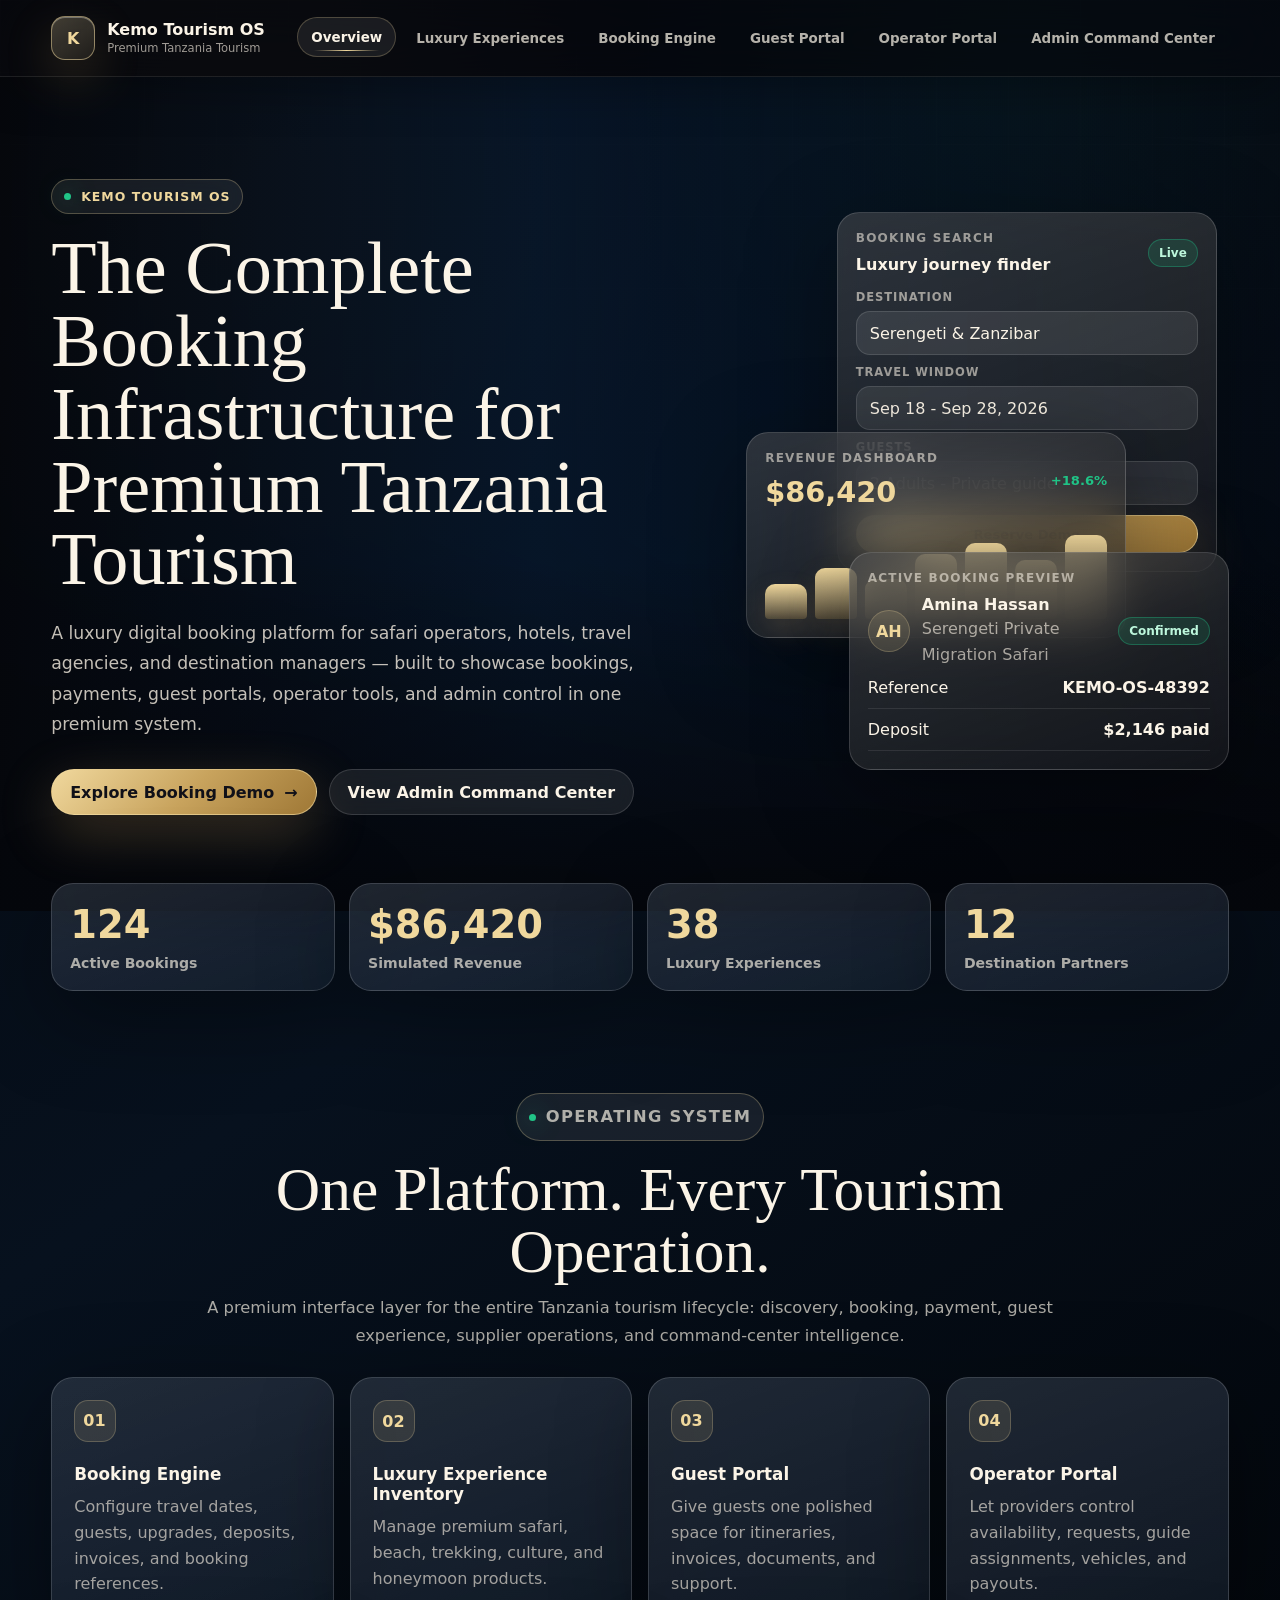
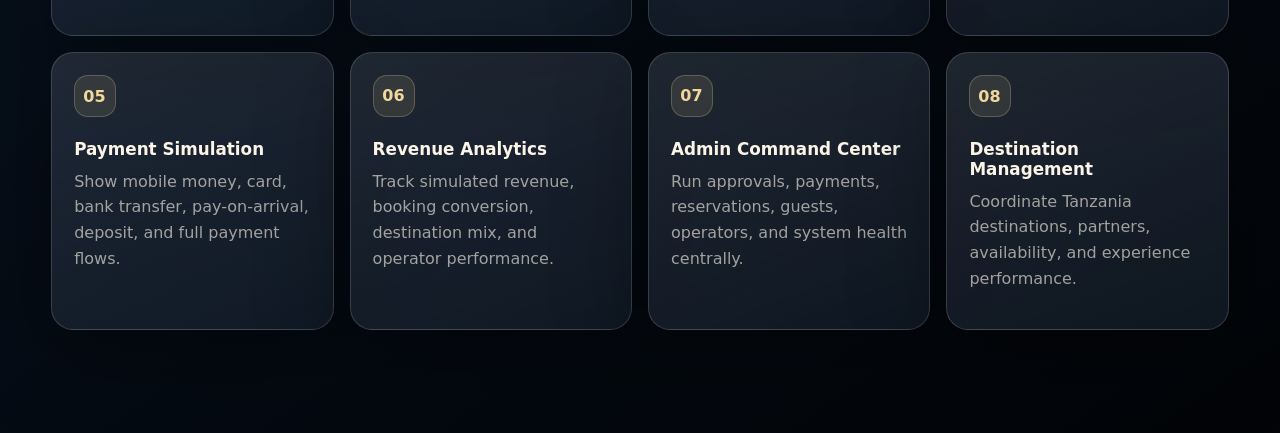
==== index.html @ 8f6f49e0 "Build Kemo Tourism OS luxury booking showcase" ====
<!doctype html>
<html lang="en">
  <head>
    <meta charset="UTF-8" />
    <meta name="viewport" content="width=device-width, initial-scale=1.0" />
    <meta
      name="description"
      content="Kemo Tourism OS - premium booking infrastructure for Tanzania tourism."
    />
    <title>Kemo Tourism OS</title>
    <link rel="preconnect" href="https://images.unsplash.com" />
    <link rel="stylesheet" href="./styles.css" />
  </head>
  <body>
    <div class="app-shell">
      <header class="topbar" id="topbar">
        <a class="brand" href="#overview" aria-label="Kemo Tourism OS overview">
          <span class="brand-mark">K</span>
          <span>
            <strong>Kemo Tourism OS</strong>
            <small>Premium Tanzania Tourism</small>
          </span>
        </a>
        <button class="menu-toggle" type="button" data-menu-toggle aria-label="Open navigation">
          <span></span>
          <span></span>
          <span></span>
        </button>
        <nav class="nav-links" id="navLinks" aria-label="Primary navigation"></nav>
      </header>

      <main id="app"></main>
      <div id="modalRoot"></div>
    </div>

    <script src="./app.js"></script>
  </body>
</html>
---- styles.css ----
:root {
  --obsidian: #05070c;
  --obsidian-2: #090d14;
  --navy: #07182d;
  --navy-2: #0d2745;
  --navy-3: #102f3a;
  --ivory: #fbf4e7;
  --ivory-muted: #d9cfbd;
  --gold: #c8a35d;
  --gold-2: #f0d89d;
  --gold-3: #8b6c31;
  --emerald: #21c487;
  --ruby: #ff776d;
  --sky: #88c7f8;
  --glass: rgba(255, 255, 255, 0.085);
  --glass-strong: rgba(255, 255, 255, 0.14);
  --glass-border: rgba(255, 255, 255, 0.16);
  --shadow-soft: 0 24px 90px rgba(0, 0, 0, 0.38);
  --shadow-gold: 0 18px 48px rgba(200, 163, 93, 0.22);
  --radius-xl: 28px;
  --radius-lg: 22px;
  --radius-md: 16px;
  --radius-sm: 12px;
  --page-pad: clamp(18px, 4vw, 64px);
  color-scheme: dark;
}

* {
  box-sizing: border-box;
}

html {
  scroll-behavior: smooth;
}

body {
  margin: 0;
  min-height: 100vh;
  background:
    radial-gradient(circle at 18% 10%, rgba(200, 163, 93, 0.12), transparent 28rem),
    radial-gradient(circle at 78% 4%, rgba(33, 196, 135, 0.08), transparent 24rem),
    linear-gradient(145deg, var(--obsidian), #07111e 44%, #020407);
  color: var(--ivory);
  font-family:
    Inter, ui-sans-serif, system-ui, -apple-system, BlinkMacSystemFont, "Segoe UI",
    sans-serif;
  letter-spacing: 0;
}

body::before {
  position: fixed;
  inset: 0;
  z-index: -2;
  pointer-events: none;
  content: "";
  background-image:
    linear-gradient(rgba(255, 255, 255, 0.025) 1px, transparent 1px),
    linear-gradient(90deg, rgba(255, 255, 255, 0.018) 1px, transparent 1px);
  background-size: 72px 72px;
  mask-image: linear-gradient(to bottom, rgba(0, 0, 0, 0.9), transparent 72%);
}

a {
  color: inherit;
  text-decoration: none;
}

button,
input,
select,
textarea {
  font: inherit;
}

button {
  cursor: pointer;
}

.app-shell {
  min-height: 100vh;
}

.topbar {
  position: sticky;
  top: 0;
  z-index: 50;
  display: flex;
  align-items: center;
  justify-content: space-between;
  gap: 18px;
  padding: 16px var(--page-pad);
  border-bottom: 1px solid rgba(255, 255, 255, 0.09);
  background: rgba(5, 7, 12, 0.7);
  box-shadow: 0 14px 44px rgba(0, 0, 0, 0.28);
  backdrop-filter: blur(24px);
}

.brand {
  display: inline-flex;
  align-items: center;
  gap: 12px;
  min-width: max-content;
}

.brand-mark {
  display: grid;
  width: 44px;
  height: 44px;
  place-items: center;
  border: 1px solid rgba(240, 216, 157, 0.52);
  border-radius: 14px;
  background:
    linear-gradient(145deg, rgba(240, 216, 157, 0.22), rgba(200, 163, 93, 0.08)),
    rgba(255, 255, 255, 0.04);
  box-shadow: inset 0 1px 0 rgba(255, 255, 255, 0.3), var(--shadow-gold);
  color: var(--gold-2);
  font-weight: 800;
}

.brand strong,
.brand small {
  display: block;
}

.brand strong {
  font-size: 1rem;
  line-height: 1.1;
}

.brand small {
  margin-top: 3px;
  color: rgba(251, 244, 231, 0.62);
  font-size: 0.72rem;
}

.nav-links {
  display: flex;
  align-items: center;
  justify-content: flex-end;
  gap: 6px;
  width: 100%;
}

.nav-link {
  position: relative;
  display: inline-flex;
  align-items: center;
  justify-content: center;
  min-height: 40px;
  padding: 0 13px;
  border: 1px solid transparent;
  border-radius: 999px;
  color: rgba(251, 244, 231, 0.72);
  font-size: 0.84rem;
  font-weight: 650;
  white-space: nowrap;
  transition:
    color 180ms ease,
    border-color 180ms ease,
    background 180ms ease,
    transform 180ms ease;
}

.nav-link:hover,
.nav-link.active {
  border-color: rgba(240, 216, 157, 0.24);
  background: rgba(255, 255, 255, 0.08);
  color: var(--ivory);
  transform: translateY(-1px);
}

.nav-link.active::after {
  position: absolute;
  right: 16px;
  bottom: 5px;
  left: 16px;
  height: 1px;
  content: "";
  background: linear-gradient(90deg, transparent, var(--gold-2), transparent);
}

.menu-toggle {
  display: none;
  width: 44px;
  height: 44px;
  flex: 0 0 auto;
  place-items: center;
  border: 1px solid rgba(255, 255, 255, 0.12);
  border-radius: 14px;
  background: rgba(255, 255, 255, 0.08);
}

.menu-toggle span {
  display: block;
  width: 18px;
  height: 2px;
  margin: 3px auto;
  border-radius: 999px;
  background: var(--ivory);
}

.page {
  min-height: calc(100vh - 78px);
  animation: pageRise 420ms ease both;
}

@keyframes pageRise {
  from {
    opacity: 0;
    transform: translateY(12px);
  }
  to {
    opacity: 1;
    transform: translateY(0);
  }
}

.hero {
  position: relative;
  isolation: isolate;
  overflow: hidden;
  min-height: clamp(720px, calc(100vh - 78px), 940px);
  padding: clamp(74px, 8vw, 124px) var(--page-pad) 96px;
  background-image:
    linear-gradient(90deg, rgba(5, 7, 12, 0.9) 0%, rgba(7, 24, 45, 0.76) 42%, rgba(5, 7, 12, 0.4) 100%),
    linear-gradient(0deg, rgba(5, 7, 12, 1), rgba(5, 7, 12, 0.05) 45%),
    var(--hero-image);
  background-position: center;
  background-size: cover;
}

.hero::after {
  position: absolute;
  inset: auto 0 0;
  z-index: -1;
  height: 42%;
  content: "";
  background: linear-gradient(180deg, transparent, rgba(5, 7, 12, 0.96));
}

.hero-grid {
  display: grid;
  grid-template-columns: minmax(0, 1.02fr) minmax(340px, 0.78fr);
  gap: clamp(32px, 5vw, 74px);
  width: min(1440px, 100%);
  margin: 0 auto;
}

.hero-copy {
  align-self: center;
}

.eyebrow {
  display: inline-flex;
  align-items: center;
  gap: 10px;
  margin: 0 0 18px;
  padding: 9px 12px;
  border: 1px solid rgba(240, 216, 157, 0.28);
  border-radius: 999px;
  background: rgba(255, 255, 255, 0.075);
  color: var(--gold-2);
  font-size: 0.78rem;
  font-weight: 760;
  letter-spacing: 0.08em;
  text-transform: uppercase;
  backdrop-filter: blur(16px);
}

.eyebrow::before {
  width: 7px;
  height: 7px;
  border-radius: 999px;
  content: "";
  background: var(--emerald);
  box-shadow: 0 0 24px rgba(33, 196, 135, 0.8);
}

h1,
h2,
h3,
p {
  margin-top: 0;
}

.hero h1 {
  max-width: 950px;
  margin-bottom: 22px;
  font-family: Georgia, "Times New Roman", serif;
  font-size: clamp(3.1rem, 5.8vw, 6rem);
  font-weight: 540;
  line-height: 0.98;
  letter-spacing: 0;
}

.hero-subtitle {
  max-width: 820px;
  margin-bottom: 30px;
  color: rgba(251, 244, 231, 0.78);
  font-size: clamp(1.03rem, 1.35vw, 1.28rem);
  line-height: 1.75;
}

.cta-row,
.button-row {
  display: flex;
  flex-wrap: wrap;
  gap: 12px;
}

.btn {
  display: inline-flex;
  align-items: center;
  justify-content: center;
  gap: 10px;
  min-height: 46px;
  padding: 0 18px;
  border: 1px solid transparent;
  border-radius: 999px;
  color: var(--ivory);
  font-weight: 780;
  transition:
    transform 180ms ease,
    box-shadow 180ms ease,
    border-color 180ms ease,
    background 180ms ease;
}

.btn:hover {
  transform: translateY(-2px);
}

.btn.primary {
  border-color: rgba(240, 216, 157, 0.62);
  background: linear-gradient(135deg, var(--gold-2), var(--gold) 52%, #9f7836);
  box-shadow: 0 18px 54px rgba(200, 163, 93, 0.28);
  color: #101018;
}

.btn.primary:hover {
  box-shadow: 0 24px 68px rgba(240, 216, 157, 0.33);
}

.btn.secondary,
.btn.ghost {
  border-color: rgba(255, 255, 255, 0.14);
  background: rgba(255, 255, 255, 0.08);
  backdrop-filter: blur(14px);
}

.btn.secondary:hover,
.btn.ghost:hover {
  border-color: rgba(240, 216, 157, 0.34);
  background: rgba(255, 255, 255, 0.13);
}

.btn.small {
  min-height: 38px;
  padding: 0 13px;
  font-size: 0.82rem;
}

.hero-panel {
  position: relative;
  align-self: center;
  min-height: 590px;
}

.floating-card {
  position: absolute;
  width: min(100%, 380px);
  border: 1px solid var(--glass-border);
  border-radius: var(--radius-lg);
  background:
    linear-gradient(160deg, rgba(255, 255, 255, 0.16), rgba(255, 255, 255, 0.055)),
    rgba(5, 7, 12, 0.5);
  box-shadow: var(--shadow-soft);
  backdrop-filter: blur(24px);
  transition:
    transform 220ms ease,
    border-color 220ms ease;
}

.floating-card:hover {
  border-color: rgba(240, 216, 157, 0.38);
  transform: translateY(-4px);
}

.floating-card.search-widget {
  top: 10px;
  right: 12px;
  padding: 18px;
}

.floating-card.revenue-preview {
  top: 230px;
  left: 0;
  padding: 18px;
}

.floating-card.active-booking {
  right: 0;
  bottom: 22px;
  padding: 18px;
}

.card-kicker {
  margin-bottom: 10px;
  color: rgba(251, 244, 231, 0.56);
  font-size: 0.75rem;
  font-weight: 750;
  letter-spacing: 0.1em;
  text-transform: uppercase;
}

.card-title-row,
.split-row {
  display: flex;
  align-items: center;
  justify-content: space-between;
  gap: 14px;
}

.search-widget .field-grid {
  display: grid;
  gap: 10px;
}

.mini-field,
.filter-field {
  display: grid;
  gap: 7px;
}

.mini-field span,
.filter-field > span,
.form-field > span {
  color: rgba(251, 244, 231, 0.58);
  font-size: 0.72rem;
  font-weight: 760;
  letter-spacing: 0.08em;
  text-transform: uppercase;
}

.input-shell,
input,
select,
textarea {
  width: 100%;
  border: 1px solid rgba(255, 255, 255, 0.12);
  border-radius: 14px;
  background: rgba(255, 255, 255, 0.085);
  color: var(--ivory);
  outline: none;
  transition:
    border-color 170ms ease,
    box-shadow 170ms ease,
    background 170ms ease;
}

.input-shell {
  display: flex;
  align-items: center;
  min-height: 44px;
  padding: 0 13px;
}

input,
select,
textarea {
  min-height: 46px;
  padding: 0 13px;
}

textarea {
  min-height: 112px;
  padding-top: 12px;
  resize: vertical;
}

select option {
  background: #09111d;
  color: var(--ivory);
}

input:focus,
select:focus,
textarea:focus {
  border-color: rgba(240, 216, 157, 0.55);
  background: rgba(255, 255, 255, 0.11);
  box-shadow: 0 0 0 4px rgba(200, 163, 93, 0.12);
}

.metric {
  font-size: 1.8rem;
  font-weight: 850;
}

.metric.gold {
  color: var(--gold-2);
}

.trend {
  color: var(--emerald);
  font-size: 0.82rem;
  font-weight: 780;
}

.bar-stack {
  display: flex;
  align-items: end;
  gap: 8px;
  height: 92px;
  margin-top: 18px;
}

.bar-stack span {
  flex: 1;
  min-width: 18px;
  border-radius: 10px 10px 4px 4px;
  background: linear-gradient(180deg, var(--gold-2), rgba(200, 163, 93, 0.3));
  box-shadow: 0 12px 28px rgba(200, 163, 93, 0.18);
}

.booking-person {
  display: grid;
  grid-template-columns: 42px 1fr auto;
  align-items: center;
  gap: 12px;
}

.avatar {
  display: grid;
  width: 42px;
  height: 42px;
  place-items: center;
  border: 1px solid rgba(240, 216, 157, 0.24);
  border-radius: 999px;
  background: rgba(240, 216, 157, 0.12);
  color: var(--gold-2);
  font-weight: 850;
}

.status-chip,
.pill,
.availability,
.level-badge {
  display: inline-flex;
  align-items: center;
  justify-content: center;
  min-height: 28px;
  padding: 0 10px;
  border: 1px solid rgba(255, 255, 255, 0.14);
  border-radius: 999px;
  background: rgba(255, 255, 255, 0.08);
  color: rgba(251, 244, 231, 0.86);
  font-size: 0.75rem;
  font-weight: 760;
  white-space: nowrap;
}

.status-chip.confirmed,
.status-chip.success,
.availability.open {
  border-color: rgba(33, 196, 135, 0.34);
  background: rgba(33, 196, 135, 0.14);
  color: #bdf7dc;
}

.status-chip.pending,
.availability.limited {
  border-color: rgba(240, 216, 157, 0.32);
  background: rgba(200, 163, 93, 0.14);
  color: var(--gold-2);
}

.status-chip.cancelled {
  border-color: rgba(255, 119, 109, 0.34);
  background: rgba(255, 119, 109, 0.13);
  color: #ffc5c0;
}

.hero-stat-strip {
  display: grid;
  grid-template-columns: repeat(4, minmax(150px, 1fr));
  gap: 14px;
  width: min(1440px, calc(100% - (var(--page-pad) * 2)));
  margin: -28px auto 0;
  position: relative;
  z-index: 4;
}

.stat-card,
.glass-card,
.module-card,
.experience-card,
.portal-card,
.dashboard-card {
  border: 1px solid var(--glass-border);
  border-radius: var(--radius-lg);
  background:
    linear-gradient(160deg, rgba(255, 255, 255, 0.105), rgba(255, 255, 255, 0.045)),
    rgba(7, 24, 45, 0.36);
  box-shadow: var(--shadow-soft);
  backdrop-filter: blur(22px);
}

.stat-card {
  padding: 18px;
}

.stat-card strong {
  display: block;
  margin-bottom: 6px;
  color: var(--gold-2);
  font-size: clamp(1.55rem, 3vw, 2.4rem);
}

.stat-card span {
  color: rgba(251, 244, 231, 0.66);
  font-size: 0.88rem;
  font-weight: 650;
}

.section {
  width: min(1440px, calc(100% - (var(--page-pad) * 2)));
  margin: 0 auto;
  padding: clamp(66px, 8vw, 108px) 0;
}

.section.compact {
  padding-top: 44px;
}

.section-header {
  display: flex;
  align-items: end;
  justify-content: space-between;
  gap: 30px;
  margin-bottom: 28px;
}

.section-header.center {
  display: block;
  max-width: 880px;
  margin-inline: auto;
  text-align: center;
}

.section-header h2,
.page-title h1,
.details-title h1 {
  margin-bottom: 12px;
  font-family: Georgia, "Times New Roman", serif;
  font-weight: 540;
  line-height: 1;
  letter-spacing: 0;
}

.section-header h2 {
  font-size: clamp(2.2rem, 4.8vw, 4.9rem);
}

.page-title h1,
.details-title h1 {
  font-size: clamp(2.7rem, 5.8vw, 6rem);
}

.section-header p,
.page-title p,
.details-title p {
  max-width: 860px;
  color: rgba(251, 244, 231, 0.68);
  font-size: 1.02rem;
  line-height: 1.7;
}

.module-grid {
  display: grid;
  grid-template-columns: repeat(4, minmax(0, 1fr));
  gap: 16px;
}

.module-card {
  min-height: 190px;
  padding: 22px;
  transition:
    transform 180ms ease,
    border-color 180ms ease,
    background 180ms ease;
}

.module-card:hover,
.experience-card:hover,
.portal-card:hover,
.dashboard-card:hover {
  border-color: rgba(240, 216, 157, 0.28);
  background:
    linear-gradient(160deg, rgba(255, 255, 255, 0.13), rgba(255, 255, 255, 0.055)),
    rgba(7, 24, 45, 0.46);
  transform: translateY(-4px);
}

.module-icon {
  display: grid;
  width: 42px;
  height: 42px;
  margin-bottom: 22px;
  place-items: center;
  border: 1px solid rgba(240, 216, 157, 0.24);
  border-radius: 14px;
  background: rgba(240, 216, 157, 0.11);
  color: var(--gold-2);
  font-weight: 900;
}

.module-card h3,
.portal-card h3,
.dashboard-card h3 {
  margin-bottom: 10px;
  font-size: 1.05rem;
}

.module-card p,
.portal-card p,
.dashboard-card p,
.muted {
  color: rgba(251, 244, 231, 0.62);
  line-height: 1.6;
}

.page-hero {
  padding: clamp(68px, 8vw, 118px) var(--page-pad) 42px;
  background:
    linear-gradient(180deg, rgba(7, 24, 45, 0.76), rgba(5, 7, 12, 0.16)),
    radial-gradient(circle at 88% 0%, rgba(200, 163, 93, 0.14), transparent 28rem);
}

.page-title {
  width: min(1440px, 100%);
  margin: 0 auto;
}

.filter-bar {
  display: grid;
  grid-template-columns: 1.4fr repeat(6, minmax(126px, 1fr)) minmax(150px, 1fr);
  gap: 12px;
  padding: 16px;
  border: 1px solid rgba(255, 255, 255, 0.12);
  border-radius: var(--radius-lg);
  background: rgba(255, 255, 255, 0.07);
  box-shadow: var(--shadow-soft);
  backdrop-filter: blur(20px);
}

.experience-grid {
  display: grid;
  grid-template-columns: repeat(3, minmax(0, 1fr));
  gap: 18px;
  margin-top: 22px;
}

.experience-card {
  overflow: hidden;
  transition:
    transform 180ms ease,
    border-color 180ms ease,
    background 180ms ease;
}

.experience-media {
  position: relative;
  min-height: 255px;
  overflow: hidden;
}

.experience-media img,
.gallery-main img,
.gallery-thumb img,
.saved-card img {
  width: 100%;
  height: 100%;
  object-fit: cover;
  display: block;
}

.experience-media img {
  position: absolute;
  inset: 0;
  transition: transform 420ms ease;
}

.experience-card:hover .experience-media img {
  transform: scale(1.045);
}

.experience-media::after,
.gallery-main::after {
  position: absolute;
  inset: 0;
  content: "";
  background: linear-gradient(180deg, transparent 42%, rgba(5, 7, 12, 0.84));
}

.wishlist {
  position: absolute;
  top: 14px;
  right: 14px;
  z-index: 2;
  display: grid;
  width: 42px;
  height: 42px;
  place-items: center;
  border: 1px solid rgba(255, 255, 255, 0.18);
  border-radius: 999px;
  background: rgba(5, 7, 12, 0.48);
  color: var(--ivory);
  font-size: 1.18rem;
  backdrop-filter: blur(16px);
}

.media-badges {
  position: absolute;
  right: 14px;
  bottom: 14px;
  left: 14px;
  z-index: 2;
  display: flex;
  flex-wrap: wrap;
  gap: 7px;
}

.experience-body {
  padding: 20px;
}

.experience-meta {
  display: flex;
  flex-wrap: wrap;
  gap: 8px;
  margin-bottom: 14px;
}

.experience-body h3 {
  margin-bottom: 10px;
  font-family: Georgia, "Times New Roman", serif;
  font-size: 1.55rem;
  font-weight: 540;
  line-height: 1.1;
}

.rating-row {
  display: flex;
  flex-wrap: wrap;
  align-items: center;
  justify-content: space-between;
  gap: 12px;
  margin: 18px 0;
}

.rating {
  color: var(--gold-2);
  font-weight: 800;
}

.price {
  font-size: 1.35rem;
  font-weight: 850;
}

.price small {
  color: rgba(251, 244, 231, 0.55);
  font-size: 0.76rem;
  font-weight: 650;
}

.empty-state {
  grid-column: 1 / -1;
  padding: 34px;
  border: 1px solid rgba(255, 255, 255, 0.12);
  border-radius: var(--radius-lg);
  background: rgba(255, 255, 255, 0.07);
  text-align: center;
}

.details-hero {
  position: relative;
  padding: 48px var(--page-pad) 22px;
}

.details-shell {
  display: grid;
  grid-template-columns: minmax(0, 1fr) minmax(330px, 420px);
  gap: 22px;
  width: min(1440px, 100%);
  margin: 0 auto;
}

.gallery {
  display: grid;
  grid-template-columns: 1.4fr 0.6fr;
  gap: 12px;
  min-height: 520px;
}

.gallery-main,
.gallery-thumb {
  position: relative;
  overflow: hidden;
  border: 1px solid rgba(255, 255, 255, 0.13);
  border-radius: var(--radius-xl);
  background: rgba(255, 255, 255, 0.06);
}

.gallery-thumb-grid {
  display: grid;
  gap: 12px;
}

.details-title {
  width: min(1440px, 100%);
  margin: 0 auto 26px;
}

.details-title .meta-line {
  display: flex;
  flex-wrap: wrap;
  gap: 10px;
  margin-top: 16px;
}

.details-content {
  display: grid;
  grid-template-columns: minmax(0, 1fr) minmax(330px, 420px);
  gap: 22px;
  width: min(1440px, calc(100% - (var(--page-pad) * 2)));
  margin: 0 auto;
  padding: 36px 0 96px;
}

.content-stack {
  display: grid;
  gap: 18px;
}

.glass-card,
.portal-card,
.dashboard-card {
  padding: 22px;
  transition:
    transform 180ms ease,
    border-color 180ms ease,
    background 180ms ease;
}

.highlight-grid,
.included-grid,
.portal-grid,
.admin-grid,
.operator-grid {
  display: grid;
  gap: 16px;
}

.highlight-grid {
  grid-template-columns: repeat(3, minmax(0, 1fr));
}

.mini-panel {
  padding: 16px;
  border: 1px solid rgba(255, 255, 255, 0.1);
  border-radius: 16px;
  background: rgba(255, 255, 255, 0.055);
}

.mini-panel strong {
  display: block;
  margin-bottom: 7px;
}

.itinerary {
  display: grid;
  gap: 12px;
}

.itinerary-item {
  display: grid;
  grid-template-columns: 58px 1fr;
  gap: 14px;
}

.day-badge {
  display: grid;
  width: 52px;
  height: 52px;
  place-items: center;
  border: 1px solid rgba(240, 216, 157, 0.25);
  border-radius: 16px;
  background: rgba(240, 216, 157, 0.11);
  color: var(--gold-2);
  font-weight: 850;
}

.guide-card {
  display: grid;
  grid-template-columns: 92px 1fr;
  gap: 16px;
  align-items: center;
}

.guide-photo {
  width: 92px;
  height: 92px;
  border: 1px solid rgba(240, 216, 157, 0.25);
  border-radius: 22px;
  background:
    linear-gradient(160deg, rgba(240, 216, 157, 0.22), rgba(33, 196, 135, 0.11)),
    rgba(255, 255, 255, 0.05);
  display: grid;
  place-items: center;
  color: var(--gold-2);
  font-size: 1.6rem;
  font-weight: 860;
}

.service-list {
  display: grid;
  grid-template-columns: repeat(2, minmax(0, 1fr));
  gap: 10px;
  padding: 0;
  margin: 0;
  list-style: none;
}

.service-list li {
  padding: 12px 13px;
  border: 1px solid rgba(255, 255, 255, 0.1);
  border-radius: 14px;
  background: rgba(255, 255, 255, 0.055);
}

.reservation-card {
  position: sticky;
  top: 96px;
  align-self: start;
  padding: 24px;
  border: 1px solid rgba(240, 216, 157, 0.23);
  border-radius: var(--radius-xl);
  background:
    linear-gradient(165deg, rgba(240, 216, 157, 0.15), rgba(255, 255, 255, 0.055)),
    rgba(5, 7, 12, 0.76);
  box-shadow: var(--shadow-soft), var(--shadow-gold);
  backdrop-filter: blur(26px);
}

.reservation-card h3 {
  margin-bottom: 6px;
  font-size: 1.05rem;
}

.reservation-price {
  margin: 8px 0;
  color: var(--gold-2);
  font-size: 2.2rem;
  font-weight: 880;
}

.calendar-grid {
  display: grid;
  grid-template-columns: repeat(7, 1fr);
  gap: 7px;
  margin-top: 14px;
}

.date-cell {
  display: grid;
  min-height: 42px;
  place-items: center;
  border: 1px solid rgba(255, 255, 255, 0.1);
  border-radius: 12px;
  background: rgba(255, 255, 255, 0.06);
  color: rgba(251, 244, 231, 0.7);
  font-size: 0.82rem;
}

.date-cell.hot {
  border-color: rgba(240, 216, 157, 0.32);
  background: rgba(200, 163, 93, 0.14);
  color: var(--gold-2);
}

.date-cell.open {
  border-color: rgba(33, 196, 135, 0.3);
  background: rgba(33, 196, 135, 0.12);
  color: #bcf8dd;
}

.booking-layout {
  display: grid;
  grid-template-columns: minmax(0, 1fr) minmax(330px, 430px);
  gap: 22px;
  width: min(1440px, calc(100% - (var(--page-pad) * 2)));
  margin: 0 auto;
  padding: 36px 0 96px;
}

.stepper {
  display: grid;
  grid-template-columns: repeat(5, 1fr);
  gap: 8px;
  margin-bottom: 18px;
}

.step-button {
  display: grid;
  gap: 4px;
  min-height: 68px;
  padding: 12px;
  border: 1px solid rgba(255, 255, 255, 0.11);
  border-radius: 16px;
  background: rgba(255, 255, 255, 0.06);
  color: rgba(251, 244, 231, 0.66);
  text-align: left;
  transition:
    border-color 170ms ease,
    background 170ms ease,
    transform 170ms ease;
}

.step-button:hover,
.step-button.active {
  border-color: rgba(240, 216, 157, 0.32);
  background: rgba(200, 163, 93, 0.12);
  color: var(--ivory);
  transform: translateY(-2px);
}

.step-button small {
  color: var(--gold-2);
  font-weight: 850;
}

.form-grid {
  display: grid;
  grid-template-columns: repeat(2, minmax(0, 1fr));
  gap: 14px;
}

.form-field.full {
  grid-column: 1 / -1;
}

.form-field {
  display: grid;
  gap: 8px;
}

.payment-grid {
  display: grid;
  grid-template-columns: repeat(2, minmax(0, 1fr));
  gap: 12px;
}

.payment-card {
  display: grid;
  min-height: 118px;
  gap: 8px;
  padding: 16px;
  border: 1px solid rgba(255, 255, 255, 0.12);
  border-radius: 18px;
  background: rgba(255, 255, 255, 0.06);
  color: var(--ivory);
  text-align: left;
  transition:
    border-color 170ms ease,
    background 170ms ease,
    transform 170ms ease;
}

.payment-card:hover,
.payment-card.selected {
  border-color: rgba(240, 216, 157, 0.38);
  background: rgba(200, 163, 93, 0.13);
  transform: translateY(-2px);
}

.summary-card {
  position: sticky;
  top: 96px;
  align-self: start;
}

.summary-line {
  display: flex;
  justify-content: space-between;
  gap: 16px;
  padding: 11px 0;
  border-bottom: 1px solid rgba(255, 255, 255, 0.09);
}

.summary-line.total {
  margin-top: 4px;
  border-bottom: 0;
  color: var(--gold-2);
  font-size: 1.35rem;
  font-weight: 880;
}

.confirmation-card {
  display: grid;
  gap: 18px;
  padding: 26px;
  border: 1px solid rgba(33, 196, 135, 0.3);
  border-radius: var(--radius-lg);
  background: rgba(33, 196, 135, 0.1);
}

.reference-box {
  display: flex;
  align-items: center;
  justify-content: space-between;
  gap: 16px;
  padding: 16px;
  border: 1px dashed rgba(240, 216, 157, 0.38);
  border-radius: 16px;
  background: rgba(5, 7, 12, 0.32);
}

.portal-grid {
  grid-template-columns: 1.1fr 1fr 1fr;
}

.portal-grid.wide {
  grid-template-columns: 1.2fr 0.8fr;
}

.profile-card {
  display: grid;
  grid-template-columns: 72px 1fr;
  gap: 16px;
  align-items: center;
}

.avatar.large {
  width: 72px;
  height: 72px;
  border-radius: 24px;
  font-size: 1.35rem;
}

.timeline {
  display: grid;
  gap: 12px;
}

.timeline-item {
  display: grid;
  grid-template-columns: 22px 1fr;
  gap: 12px;
}

.timeline-dot {
  width: 12px;
  height: 12px;
  margin-top: 6px;
  border-radius: 999px;
  background: var(--gold-2);
  box-shadow: 0 0 22px rgba(240, 216, 157, 0.48);
}

.table-wrap {
  overflow-x: auto;
  border: 1px solid rgba(255, 255, 255, 0.09);
  border-radius: 18px;
}

table {
  width: 100%;
  border-collapse: collapse;
  min-width: 720px;
}

th,
td {
  padding: 14px 15px;
  border-bottom: 1px solid rgba(255, 255, 255, 0.08);
  text-align: left;
  vertical-align: middle;
}

th {
  color: rgba(251, 244, 231, 0.56);
  font-size: 0.72rem;
  font-weight: 800;
  letter-spacing: 0.08em;
  text-transform: uppercase;
}

td {
  color: rgba(251, 244, 231, 0.82);
}

tr:last-child td {
  border-bottom: 0;
}

.saved-grid {
  display: grid;
  grid-template-columns: repeat(3, minmax(0, 1fr));
  gap: 12px;
}

.saved-card {
  overflow: hidden;
  border: 1px solid rgba(255, 255, 255, 0.1);
  border-radius: 16px;
  background: rgba(255, 255, 255, 0.055);
}

.saved-card img {
  height: 112px;
}

.saved-card div {
  padding: 12px;
}

.operator-grid {
  grid-template-columns: 1fr 1fr;
}

.admin-grid {
  grid-template-columns: 1.2fr 0.8fr;
}

.admin-grid.three,
.operator-grid.three {
  grid-template-columns: repeat(3, minmax(0, 1fr));
}

.admin-stat-grid {
  display: grid;
  grid-template-columns: repeat(5, minmax(0, 1fr));
  gap: 14px;
  width: min(1440px, calc(100% - (var(--page-pad) * 2)));
  margin: 0 auto;
  padding-top: 12px;
}

.pipeline {
  display: grid;
  gap: 12px;
}

.pipeline-row {
  display: grid;
  grid-template-columns: 135px 1fr 54px;
  gap: 12px;
  align-items: center;
}

.progress-track {
  height: 10px;
  overflow: hidden;
  border-radius: 999px;
  background: rgba(255, 255, 255, 0.09);
}

.progress-track span {
  display: block;
  height: 100%;
  border-radius: inherit;
  background: linear-gradient(90deg, var(--gold), var(--emerald));
}

.revenue-chart {
  display: flex;
  align-items: end;
  gap: 11px;
  height: 240px;
  padding-top: 18px;
}

.revenue-column {
  position: relative;
  flex: 1;
  min-width: 24px;
  border-radius: 16px 16px 6px 6px;
  background:
    linear-gradient(180deg, rgba(240, 216, 157, 0.95), rgba(200, 163, 93, 0.34)),
    rgba(255, 255, 255, 0.05);
}

.revenue-column span {
  position: absolute;
  right: 0;
  bottom: -28px;
  left: 0;
  color: rgba(251, 244, 231, 0.52);
  font-size: 0.74rem;
  text-align: center;
}

.compact-list {
  display: grid;
  gap: 10px;
  padding: 0;
  margin: 0;
  list-style: none;
}

.compact-list li {
  display: flex;
  align-items: center;
  justify-content: space-between;
  gap: 16px;
  padding: 12px;
  border: 1px solid rgba(255, 255, 255, 0.09);
  border-radius: 14px;
  background: rgba(255, 255, 255, 0.05);
}

.health-grid {
  display: grid;
  grid-template-columns: repeat(4, minmax(0, 1fr));
  gap: 12px;
}

.health-item {
  padding: 15px;
  border: 1px solid rgba(33, 196, 135, 0.2);
  border-radius: 15px;
  background: rgba(33, 196, 135, 0.08);
}

.modal-backdrop {
  position: fixed;
  inset: 0;
  z-index: 100;
  display: grid;
  place-items: center;
  padding: 22px;
  background: rgba(0, 0, 0, 0.62);
  backdrop-filter: blur(18px);
}

.modal {
  width: min(520px, 100%);
  border: 1px solid rgba(240, 216, 157, 0.25);
  border-radius: var(--radius-xl);
  background:
    linear-gradient(160deg, rgba(255, 255, 255, 0.11), rgba(255, 255, 255, 0.045)),
    #07111e;
  box-shadow: var(--shadow-soft);
  padding: 24px;
}

.modal h3 {
  margin-bottom: 9px;
  font-size: 1.45rem;
}

.modal-actions {
  display: flex;
  justify-content: flex-end;
  gap: 10px;
  margin-top: 22px;
}

.mobile-only {
  display: none;
}

@media (max-width: 1180px) {
  .hero-grid,
  .details-shell,
  .details-content,
  .booking-layout,
  .admin-grid,
  .operator-grid,
  .portal-grid,
  .portal-grid.wide {
    grid-template-columns: 1fr;
  }

  .hero-panel {
    min-height: 520px;
  }

  .module-grid,
  .experience-grid {
    grid-template-columns: repeat(2, minmax(0, 1fr));
  }

  .filter-bar {
    grid-template-columns: repeat(3, minmax(0, 1fr));
  }

  .admin-stat-grid,
  .hero-stat-strip {
    grid-template-columns: repeat(2, minmax(0, 1fr));
  }

  .reservation-card,
  .summary-card {
    position: static;
  }
}

@media (max-width: 900px) {
  .topbar {
    align-items: flex-start;
  }

  .menu-toggle {
    display: grid;
  }

  .nav-links {
    position: absolute;
    top: 72px;
    right: var(--page-pad);
    left: var(--page-pad);
    display: none;
    flex-direction: column;
    align-items: stretch;
    padding: 12px;
    border: 1px solid rgba(255, 255, 255, 0.12);
    border-radius: 18px;
    background: rgba(5, 7, 12, 0.92);
    box-shadow: var(--shadow-soft);
  }

  .topbar.nav-open .nav-links {
    display: flex;
  }

  .nav-link {
    justify-content: flex-start;
  }

  .hero {
    min-height: auto;
  }

  .hero h1 {
    font-size: clamp(2.9rem, 12vw, 4.2rem);
  }

  .hero-panel {
    min-height: auto;
  }

  .floating-card {
    position: relative;
    inset: auto;
    width: 100%;
    margin-bottom: 14px;
  }

  .floating-card:hover {
    transform: none;
  }

  .floating-card.search-widget,
  .floating-card.revenue-preview,
  .floating-card.active-booking {
    top: auto;
    right: auto;
    bottom: auto;
    left: auto;
  }

  .hero-stat-strip {
    margin-top: 18px;
  }

  .stepper {
    grid-template-columns: 1fr;
  }

  .gallery {
    grid-template-columns: 1fr;
    min-height: auto;
  }

  .gallery-main {
    min-height: 430px;
  }

  .gallery-thumb-grid {
    grid-template-columns: repeat(2, 1fr);
  }

  .gallery-thumb {
    min-height: 190px;
  }
}

@media (max-width: 680px) {
  .module-grid,
  .experience-grid,
  .filter-bar,
  .highlight-grid,
  .included-grid,
  .service-list,
  .form-grid,
  .payment-grid,
  .saved-grid,
  .admin-grid.three,
  .operator-grid.three,
  .health-grid {
    grid-template-columns: 1fr;
  }

  .admin-stat-grid,
  .hero-stat-strip {
    grid-template-columns: 1fr;
  }

  .page-title h1,
  .details-title h1 {
    font-size: clamp(2.45rem, 13vw, 3.4rem);
  }

  .section-header {
    display: block;
  }

  .btn {
    width: 100%;
  }

  .card-title-row,
  .split-row,
  .reference-box,
  .compact-list li,
  .pipeline-row {
    align-items: flex-start;
    flex-direction: column;
  }

  .pipeline-row {
    display: grid;
    grid-template-columns: 1fr;
  }

  .booking-person {
    grid-template-columns: 42px 1fr;
  }

  .booking-person .status-chip {
    grid-column: 1 / -1;
    width: max-content;
  }
}
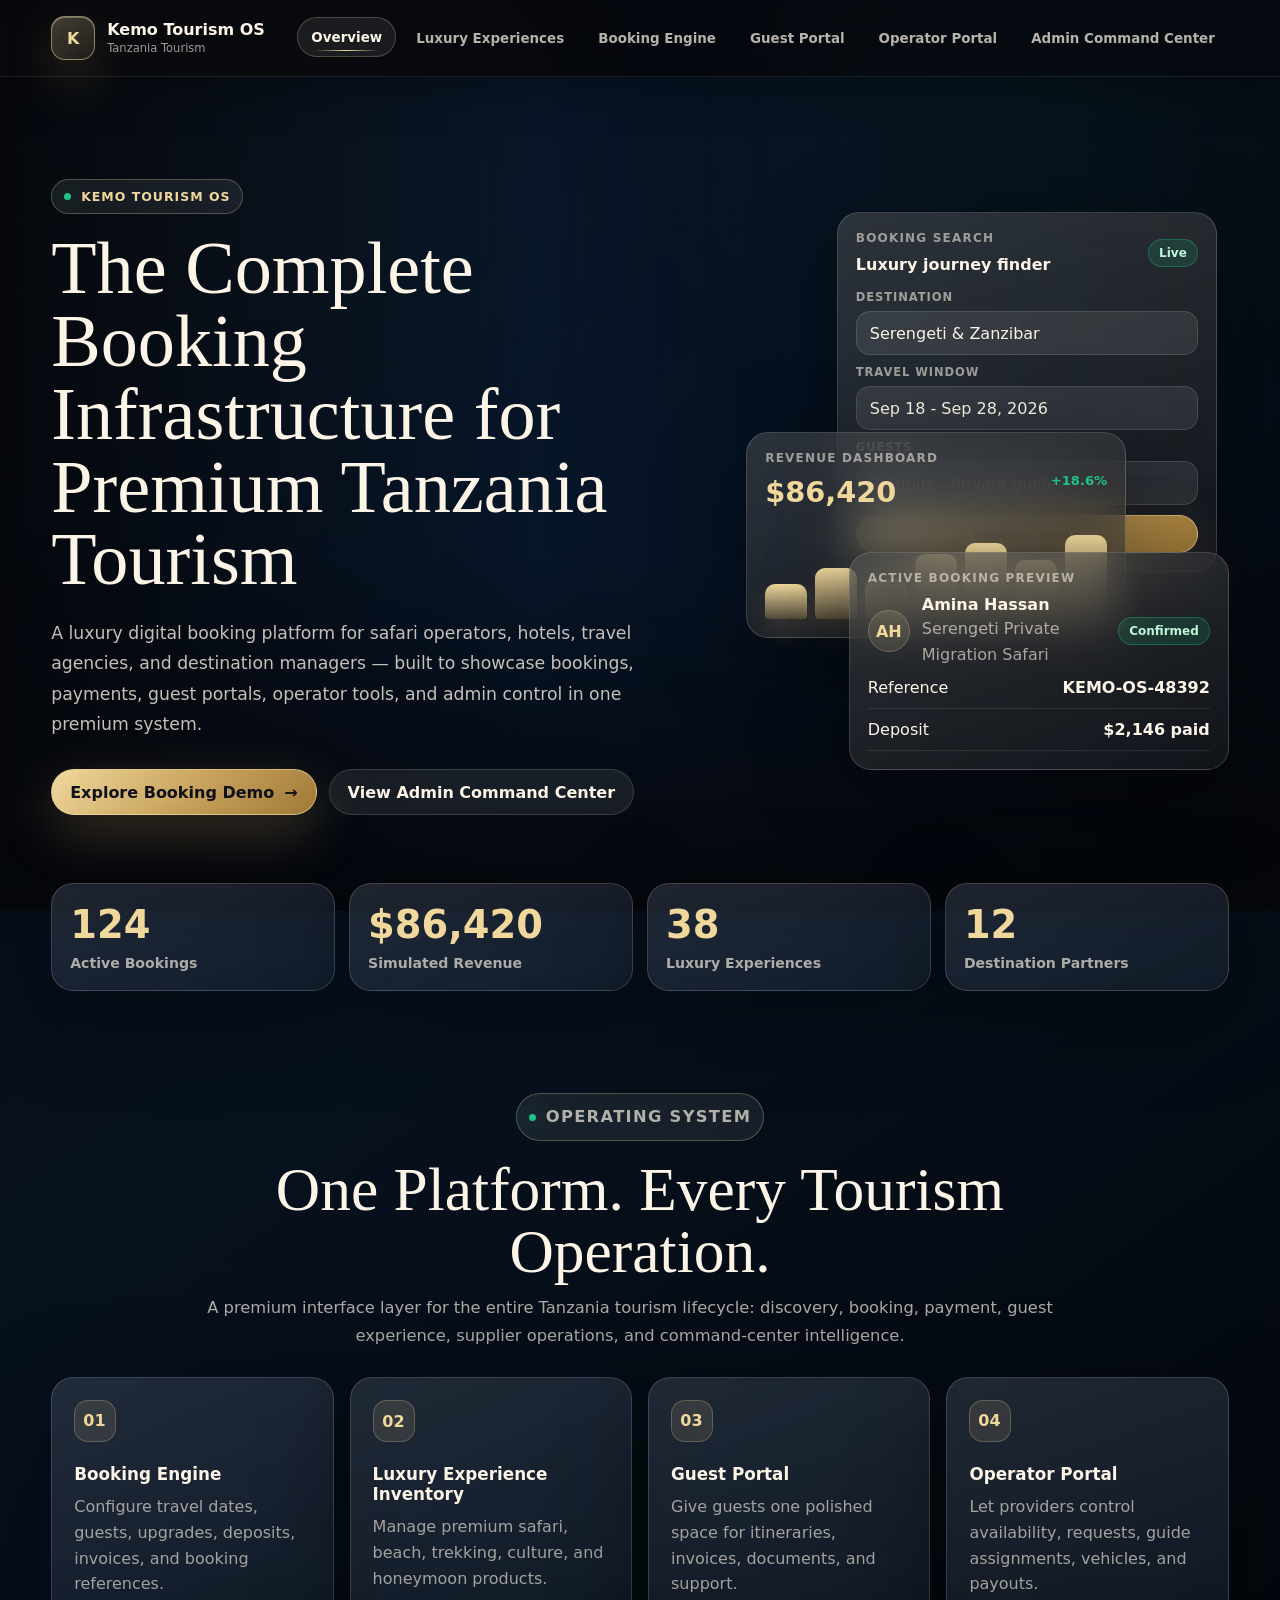
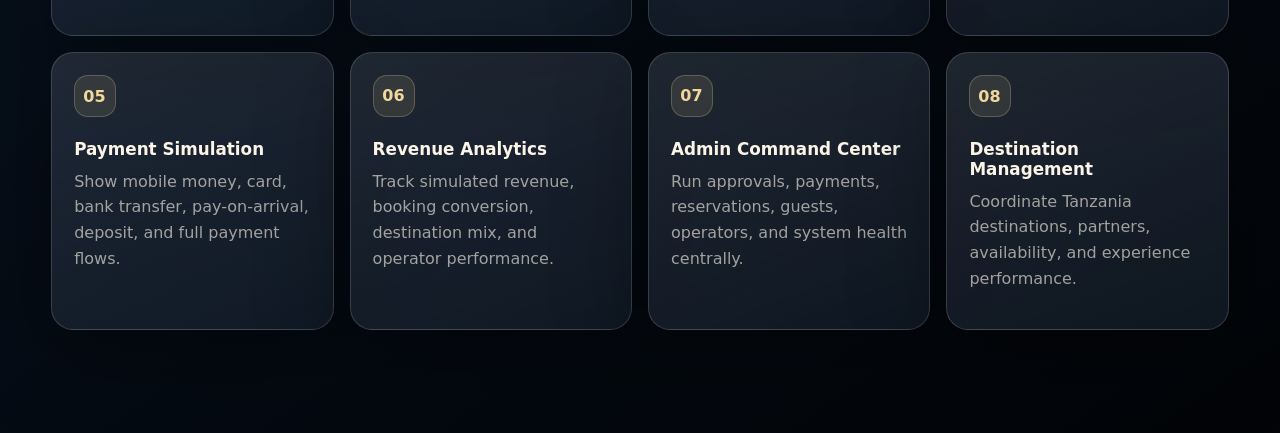
==== commit 982265a9: "new commit" ====
--- a/index.html
+++ b/index.html
@@ -1,38 +1,38 @@
 <!doctype html>
 <html lang="en">
-  <head>
-    <meta charset="UTF-8" />
-    <meta name="viewport" content="width=device-width, initial-scale=1.0" />
-    <meta
-      name="description"
-      content="Kemo Tourism OS - premium booking infrastructure for Tanzania tourism."
-    />
-    <title>Kemo Tourism OS</title>
-    <link rel="preconnect" href="https://images.unsplash.com" />
-    <link rel="stylesheet" href="./styles.css" />
-  </head>
-  <body>
-    <div class="app-shell">
-      <header class="topbar" id="topbar">
-        <a class="brand" href="#overview" aria-label="Kemo Tourism OS overview">
-          <span class="brand-mark">K</span>
-          <span>
-            <strong>Kemo Tourism OS</strong>
-            <small>Premium Tanzania Tourism</small>
-          </span>
-        </a>
-        <button class="menu-toggle" type="button" data-menu-toggle aria-label="Open navigation">
-          <span></span>
-          <span></span>
-          <span></span>
-        </button>
-        <nav class="nav-links" id="navLinks" aria-label="Primary navigation"></nav>
-      </header>
 
-      <main id="app"></main>
-      <div id="modalRoot"></div>
-    </div>
+<head>
+  <meta charset="UTF-8" />
+  <meta name="viewport" content="width=device-width, initial-scale=1.0" />
+  <meta name="description" content="Kemo Tourism OS - premium booking infrastructure for Tanzania tourism." />
+  <title>Kemo Tourism OS</title>
+  <link rel="preconnect" href="https://images.unsplash.com" />
+  <link rel="stylesheet" href="./styles.css" />
+</head>
 
-    <script src="./app.js"></script>
-  </body>
-</html>
+<body>
+  <div class="app-shell">
+    <header class="topbar" id="topbar">
+      <a class="brand" href="#overview" aria-label="Kemo Tourism OS overview">
+        <span class="brand-mark">K</span>
+        <span>
+          <strong>Kemo Tourism OS</strong>
+          <small>Tanzania Tourism</small>
+        </span>
+      </a>
+      <button class="menu-toggle" type="button" data-menu-toggle aria-label="Open navigation">
+        <span></span>
+        <span></span>
+        <span></span>
+      </button>
+      <nav class="nav-links" id="navLinks" aria-label="Primary navigation"></nav>
+    </header>
+
+    <main id="app"></main>
+    <div id="modalRoot"></div>
+  </div>
+
+  <script src="./app.js"></script>
+</body>
+
+</html>
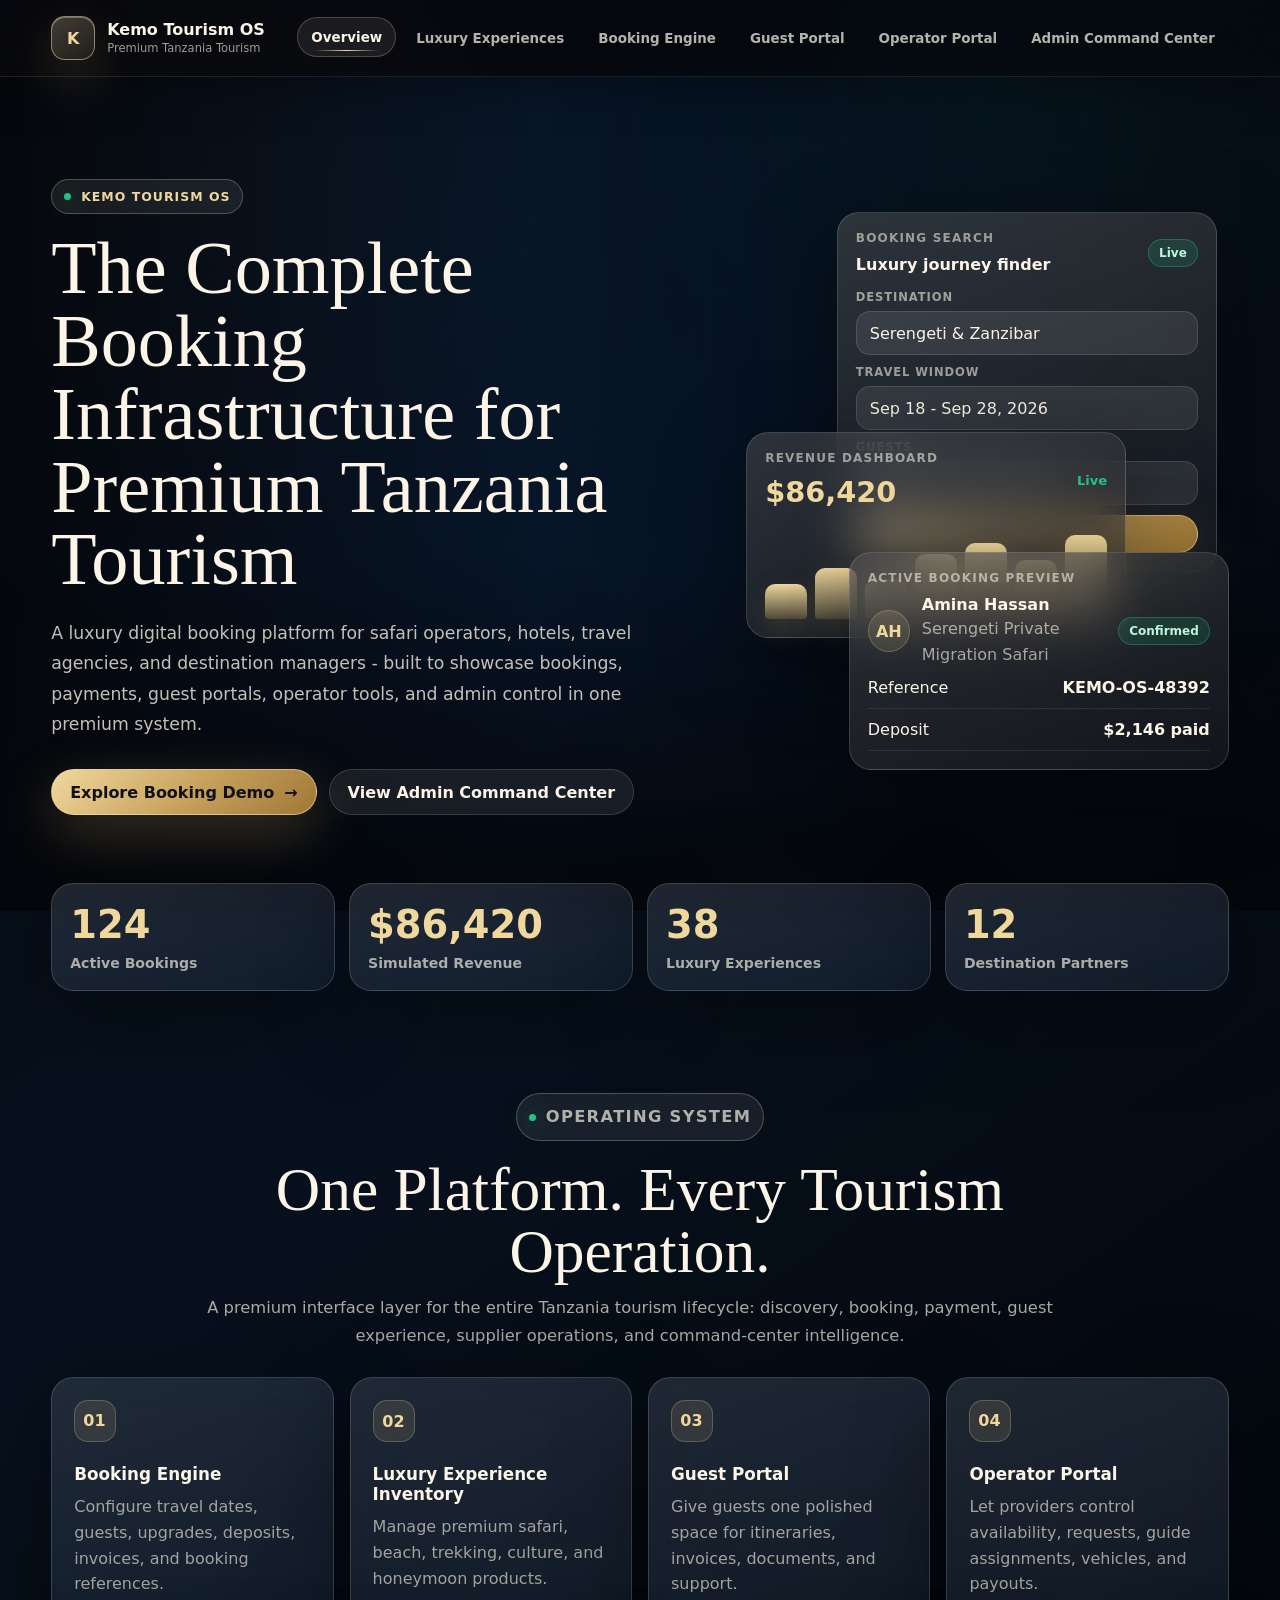
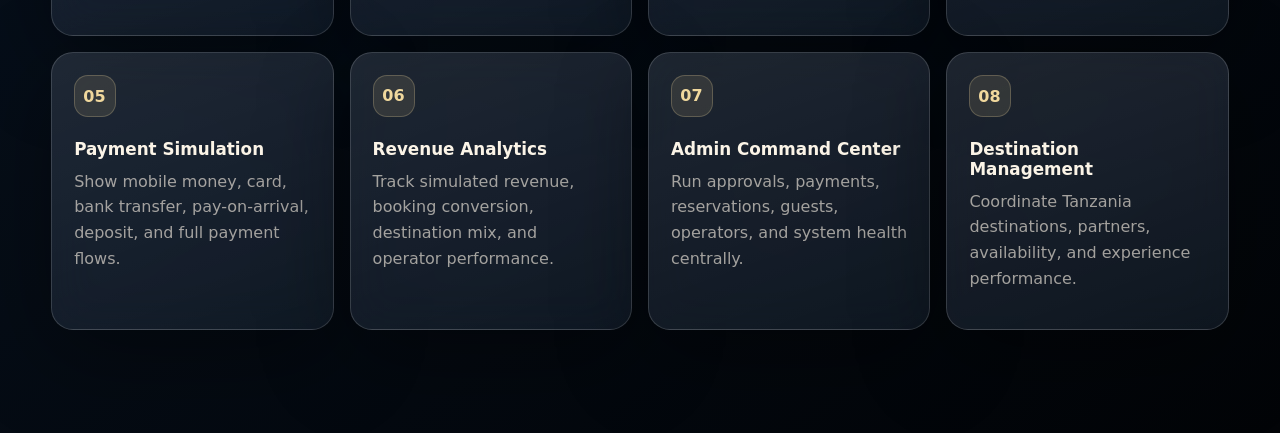
==== commit 0c9f1a8e: "Add simulated booking and payment flows" ====
--- a/index.html
+++ b/index.html
@@ -1,38 +1,102 @@
 <!doctype html>
 <html lang="en">
+  <head>
+    <meta charset="UTF-8" />
+    <meta name="viewport" content="width=device-width, initial-scale=1.0" />
+    <meta name="description" content="Kemo Tourism OS - premium booking infrastructure for Tanzania tourism." />
+    <title>Kemo Tourism OS</title>
+    <link rel="preconnect" href="https://images.unsplash.com" />
+    <link rel="stylesheet" href="./styles.css" />
+  </head>
+  <body data-page="index">
+    <div class="app-shell">
+      <header class="topbar" id="topbar">
+        <a class="brand" href="index.html" aria-label="Kemo Tourism OS overview">
+          <span class="brand-mark">K</span>
+          <span><strong>Kemo Tourism OS</strong><small>Premium Tanzania Tourism</small></span>
+        </a>
+        <button class="menu-toggle" type="button" data-menu-toggle aria-label="Open navigation"><span></span><span></span><span></span></button>
+        <nav class="nav-links" id="navLinks" aria-label="Primary navigation"></nav>
+      </header>
 
-<head>
-  <meta charset="UTF-8" />
-  <meta name="viewport" content="width=device-width, initial-scale=1.0" />
-  <meta name="description" content="Kemo Tourism OS - premium booking infrastructure for Tanzania tourism." />
-  <title>Kemo Tourism OS</title>
-  <link rel="preconnect" href="https://images.unsplash.com" />
-  <link rel="stylesheet" href="./styles.css" />
-</head>
+      <main>
+        <section class="hero" style="--hero-image: url('https://images.unsplash.com/photo-1516426122078-c23e76319801?auto=format&fit=crop&w=2200&q=82')">
+          <div class="hero-grid">
+            <div class="hero-copy">
+              <p class="eyebrow">Kemo Tourism OS</p>
+              <h1>The Complete Booking Infrastructure for Premium Tanzania Tourism</h1>
+              <p class="hero-subtitle">
+                A luxury digital booking platform for safari operators, hotels, travel agencies, and destination managers - built to showcase bookings, payments, guest portals, operator tools, and admin control in one premium system.
+              </p>
+              <div class="cta-row">
+                <a class="btn primary" href="experiences.html">Explore Booking Demo <span aria-hidden="true">&rarr;</span></a>
+                <a class="btn secondary" href="admin.html">View Admin Command Center</a>
+              </div>
+            </div>
+            <div class="hero-panel" aria-label="Kemo Tourism OS previews">
+              <div class="floating-card search-widget">
+                <div class="card-title-row">
+                  <div><div class="card-kicker">Booking Search</div><strong>Luxury journey finder</strong></div>
+                  <span class="status-chip success">Live</span>
+                </div>
+                <div class="field-grid" style="margin-top:16px">
+                  <label class="mini-field"><span>Destination</span><div class="input-shell">Serengeti & Zanzibar</div></label>
+                  <label class="mini-field"><span>Travel Window</span><div class="input-shell">Sep 18 - Sep 28, 2026</div></label>
+                  <label class="mini-field"><span>Guests</span><div class="input-shell">2 Adults - Private guide</div></label>
+                  <a class="btn primary small" href="booking.html?id=serengeti">Reserve Demo</a>
+                </div>
+              </div>
+              <div class="floating-card revenue-preview">
+                <div class="split-row">
+                  <div><div class="card-kicker">Revenue Dashboard</div><div class="metric gold" data-live-stat="revenue">$86,420</div></div>
+                  <span class="trend">Live</span>
+                </div>
+                <div class="bar-stack" aria-hidden="true"><span style="height:38%"></span><span style="height:56%"></span><span style="height:44%"></span><span style="height:71%"></span><span style="height:83%"></span><span style="height:64%"></span><span style="height:92%"></span></div>
+              </div>
+              <div class="floating-card active-booking">
+                <div class="card-kicker">Active Booking Preview</div>
+                <div class="booking-person">
+                  <div class="avatar">AH</div>
+                  <div><strong>Amina Hassan</strong><p class="muted" style="margin:2px 0 0">Serengeti Private Migration Safari</p></div>
+                  <span class="status-chip confirmed">Confirmed</span>
+                </div>
+                <div class="summary-line"><span>Reference</span><strong>KEMO-OS-48392</strong></div>
+                <div class="summary-line"><span>Deposit</span><strong>$2,146 paid</strong></div>
+              </div>
+            </div>
+          </div>
+        </section>
 
-<body>
-  <div class="app-shell">
-    <header class="topbar" id="topbar">
-      <a class="brand" href="#overview" aria-label="Kemo Tourism OS overview">
-        <span class="brand-mark">K</span>
-        <span>
-          <strong>Kemo Tourism OS</strong>
-          <small>Tanzania Tourism</small>
-        </span>
-      </a>
-      <button class="menu-toggle" type="button" data-menu-toggle aria-label="Open navigation">
-        <span></span>
-        <span></span>
-        <span></span>
-      </button>
-      <nav class="nav-links" id="navLinks" aria-label="Primary navigation"></nav>
-    </header>
+        <div class="hero-stat-strip">
+          <article class="stat-card"><strong data-live-stat="activeBookings">124</strong><span>Active Bookings</span></article>
+          <article class="stat-card"><strong data-live-stat="revenue">$86,420</strong><span>Simulated Revenue</span></article>
+          <article class="stat-card"><strong>38</strong><span>Luxury Experiences</span></article>
+          <article class="stat-card"><strong>12</strong><span>Destination Partners</span></article>
+        </div>
 
-    <main id="app"></main>
-    <div id="modalRoot"></div>
-  </div>
-
-  <script src="./app.js"></script>
-</body>
-
-</html>+        <section class="section">
+          <div class="section-header center">
+            <p class="eyebrow">Operating System</p>
+            <h2>One Platform. Every Tourism Operation.</h2>
+            <p>A premium interface layer for the entire Tanzania tourism lifecycle: discovery, booking, payment, guest experience, supplier operations, and command-center intelligence.</p>
+          </div>
+          <div class="module-grid">
+            <article class="module-card"><div class="module-icon">01</div><h3>Booking Engine</h3><p>Configure travel dates, guests, upgrades, deposits, invoices, and booking references.</p></article>
+            <article class="module-card"><div class="module-icon">02</div><h3>Luxury Experience Inventory</h3><p>Manage premium safari, beach, trekking, culture, and honeymoon products.</p></article>
+            <article class="module-card"><div class="module-icon">03</div><h3>Guest Portal</h3><p>Give guests one polished space for itineraries, invoices, documents, and support.</p></article>
+            <article class="module-card"><div class="module-icon">04</div><h3>Operator Portal</h3><p>Let providers control availability, requests, guide assignments, vehicles, and payouts.</p></article>
+            <article class="module-card"><div class="module-icon">05</div><h3>Payment Simulation</h3><p>Show mobile money, card, bank transfer, pay-on-arrival, deposit, and full payment flows.</p></article>
+            <article class="module-card"><div class="module-icon">06</div><h3>Revenue Analytics</h3><p>Track simulated revenue, booking conversion, destination mix, and operator performance.</p></article>
+            <article class="module-card"><div class="module-icon">07</div><h3>Admin Command Center</h3><p>Run approvals, payments, reservations, guests, operators, and system health centrally.</p></article>
+            <article class="module-card"><div class="module-icon">08</div><h3>Destination Management</h3><p>Coordinate Tanzania destinations, partners, availability, and experience performance.</p></article>
+          </div>
+        </section>
+      </main>
+      <div id="modalRoot"></div>
+    </div>
+    <script src="./js/data.js"></script>
+    <script src="./js/storage.js"></script>
+    <script src="./js/utils.js"></script>
+    <script src="./js/app.js"></script>
+  </body>
+</html>
--- a/styles.css
+++ b/styles.css
@@ -574,6 +574,18 @@
   color: var(--gold-2);
 }
 
+.status-chip.blue {
+  border-color: rgba(136, 199, 248, 0.38);
+  background: rgba(136, 199, 248, 0.14);
+  color: #cfeaff;
+}
+
+.status-chip.purple {
+  border-color: rgba(184, 145, 255, 0.4);
+  background: rgba(184, 145, 255, 0.15);
+  color: #e3d4ff;
+}
+
 .status-chip.cancelled {
   border-color: rgba(255, 119, 109, 0.34);
   background: rgba(255, 119, 109, 0.13);
@@ -1215,6 +1227,159 @@
   background: rgba(33, 196, 135, 0.1);
 }
 
+.reference-generator {
+  display: flex;
+  flex-wrap: wrap;
+  align-items: center;
+  gap: 12px;
+  margin-top: 18px;
+  padding: 16px;
+  border: 1px solid rgba(240, 216, 157, 0.28);
+  border-radius: 16px;
+  background: rgba(200, 163, 93, 0.12);
+}
+
+.reference-generator[hidden] {
+  display: none;
+}
+
+.reference-generator em {
+  color: var(--gold-2);
+  font-style: normal;
+  font-weight: 850;
+}
+
+.pulse-dot {
+  width: 12px;
+  height: 12px;
+  border-radius: 999px;
+  background: var(--emerald);
+  box-shadow: 0 0 0 rgba(33, 196, 135, 0.7);
+  animation: pulseDot 1.4s infinite;
+}
+
+@keyframes pulseDot {
+  0% {
+    box-shadow: 0 0 0 0 rgba(33, 196, 135, 0.7);
+  }
+  70% {
+    box-shadow: 0 0 0 12px rgba(33, 196, 135, 0);
+  }
+  100% {
+    box-shadow: 0 0 0 0 rgba(33, 196, 135, 0);
+  }
+}
+
+.booking-form button:disabled,
+.payment-form button:disabled {
+  opacity: 0.62;
+  cursor: wait;
+}
+
+.payment-layout {
+  align-items: start;
+}
+
+.method-grid {
+  grid-template-columns: repeat(2, minmax(0, 1fr));
+}
+
+.process-list {
+  display: grid;
+  gap: 12px;
+}
+
+.process-step {
+  display: grid;
+  grid-template-columns: 22px 1fr;
+  gap: 12px;
+  align-items: center;
+  padding: 12px;
+  border: 1px solid rgba(255, 255, 255, 0.09);
+  border-radius: 14px;
+  background: rgba(255, 255, 255, 0.045);
+  color: rgba(251, 244, 231, 0.54);
+  transition:
+    color 180ms ease,
+    border-color 180ms ease,
+    background 180ms ease,
+    transform 180ms ease;
+}
+
+.process-step.active {
+  border-color: rgba(33, 196, 135, 0.32);
+  background: rgba(33, 196, 135, 0.1);
+  color: var(--ivory);
+  transform: translateX(4px);
+}
+
+.portal-detail-grid {
+  display: grid;
+  grid-template-columns: repeat(3, minmax(0, 1fr));
+  gap: 12px;
+  margin-top: 16px;
+}
+
+.portal-detail-grid .mini-panel {
+  display: grid;
+  gap: 6px;
+}
+
+.live-booking-card {
+  position: relative;
+  overflow: hidden;
+}
+
+.live-booking-card::before {
+  position: absolute;
+  inset: 0 auto 0 0;
+  width: 3px;
+  content: "";
+  background: linear-gradient(180deg, var(--gold-2), var(--emerald));
+}
+
+.toast-root {
+  position: fixed;
+  right: 18px;
+  bottom: 18px;
+  z-index: 200;
+  display: grid;
+  gap: 10px;
+  width: min(360px, calc(100vw - 36px));
+  pointer-events: none;
+}
+
+.toast {
+  padding: 14px 16px;
+  border: 1px solid rgba(255, 255, 255, 0.14);
+  border-radius: 16px;
+  background:
+    linear-gradient(160deg, rgba(255, 255, 255, 0.13), rgba(255, 255, 255, 0.055)),
+    rgba(5, 7, 12, 0.9);
+  box-shadow: var(--shadow-soft);
+  color: var(--ivory);
+  font-weight: 760;
+  opacity: 0;
+  transform: translateY(12px);
+  transition:
+    opacity 180ms ease,
+    transform 180ms ease;
+  backdrop-filter: blur(20px);
+}
+
+.toast.show {
+  opacity: 1;
+  transform: translateY(0);
+}
+
+.toast.success {
+  border-color: rgba(33, 196, 135, 0.34);
+}
+
+.toast.warning {
+  border-color: rgba(240, 216, 157, 0.4);
+}
+
 .reference-box {
   display: flex;
   align-items: center;
@@ -1606,10 +1771,12 @@
   .service-list,
   .form-grid,
   .payment-grid,
+  .method-grid,
   .saved-grid,
   .admin-grid.three,
   .operator-grid.three,
-  .health-grid {
+  .health-grid,
+  .portal-detail-grid {
     grid-template-columns: 1fr;
   }
 
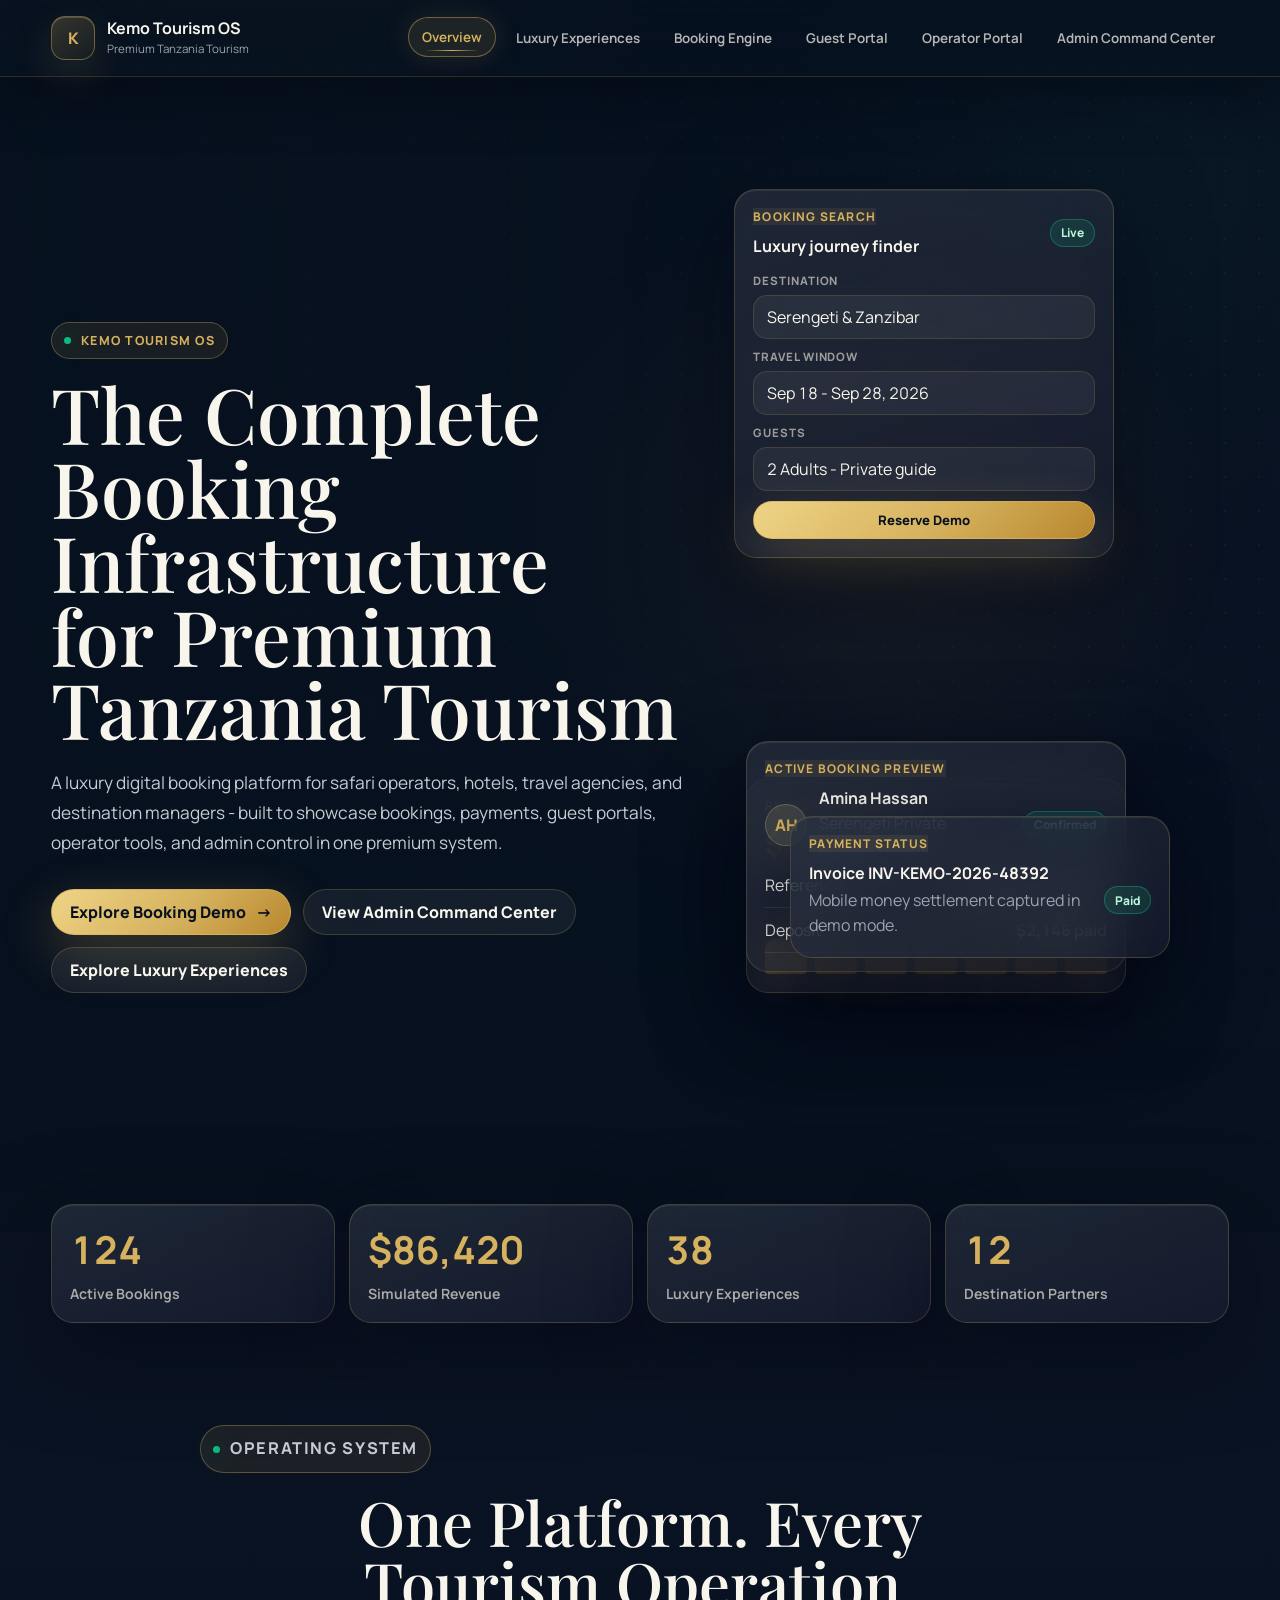
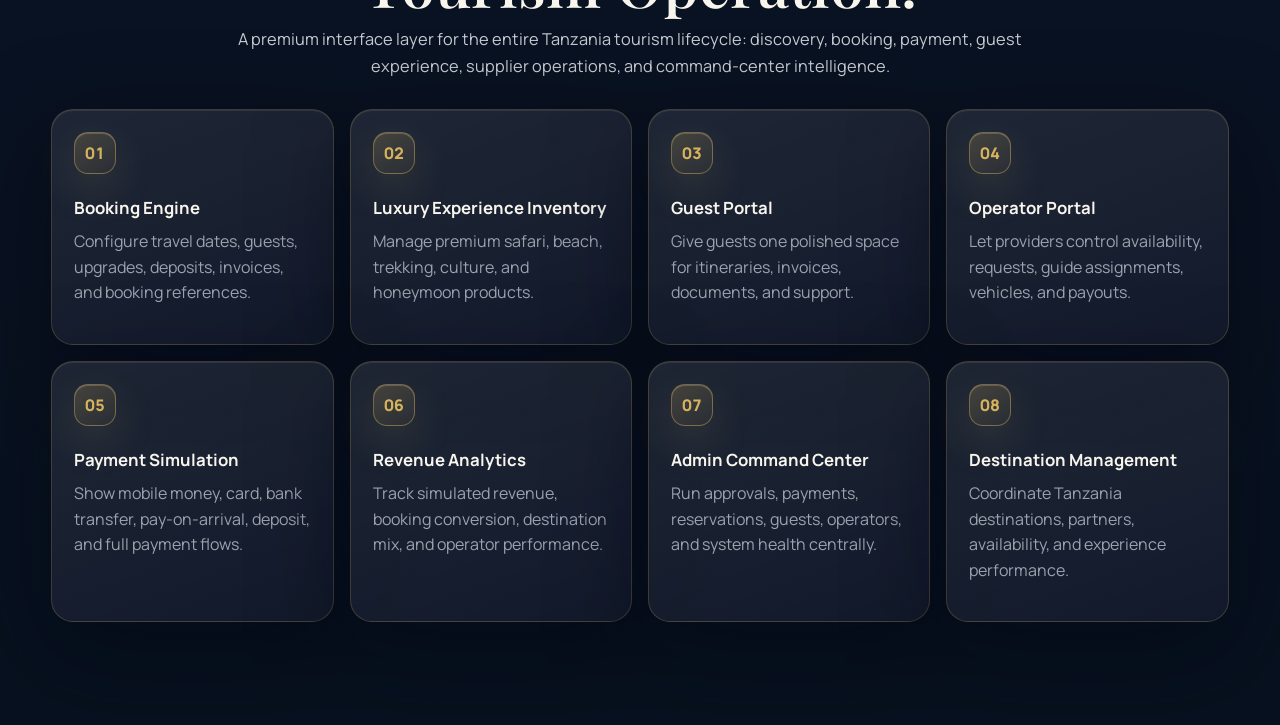
==== commit 6f546b68: "new changes" ====
--- a/index.html
+++ b/index.html
@@ -29,8 +29,9 @@
                 A luxury digital booking platform for safari operators, hotels, travel agencies, and destination managers - built to showcase bookings, payments, guest portals, operator tools, and admin control in one premium system.
               </p>
               <div class="cta-row">
-                <a class="btn primary" href="experiences.html">Explore Booking Demo <span aria-hidden="true">&rarr;</span></a>
+                <a class="btn primary" href="booking.html">Explore Booking Demo <span aria-hidden="true">&rarr;</span></a>
                 <a class="btn secondary" href="admin.html">View Admin Command Center</a>
+                <a class="btn ghost" href="experiences.html">Explore Luxury Experiences</a>
               </div>
             </div>
             <div class="hero-panel" aria-label="Kemo Tourism OS previews">
@@ -62,6 +63,16 @@
                 </div>
                 <div class="summary-line"><span>Reference</span><strong>KEMO-OS-48392</strong></div>
                 <div class="summary-line"><span>Deposit</span><strong>$2,146 paid</strong></div>
+              </div>
+              <div class="floating-card payment-status-card">
+                <div class="card-kicker">Payment Status</div>
+                <div class="split-row">
+                  <div>
+                    <strong>Invoice INV-KEMO-2026-48392</strong>
+                    <p class="muted" style="margin:4px 0 0">Mobile money settlement captured in demo mode.</p>
+                  </div>
+                  <span class="status-chip confirmed">Paid</span>
+                </div>
               </div>
             </div>
           </div>
--- a/styles.css
+++ b/styles.css
@@ -1,22 +1,26 @@
+@import url("https://fonts.googleapis.com/css2?family=Manrope:wght@400;500;600;700;800&family=Playfair+Display:wght@600;700&display=swap");
+
 :root {
-  --obsidian: #05070c;
-  --obsidian-2: #090d14;
-  --navy: #07182d;
-  --navy-2: #0d2745;
-  --navy-3: #102f3a;
-  --ivory: #fbf4e7;
-  --ivory-muted: #d9cfbd;
-  --gold: #c8a35d;
-  --gold-2: #f0d89d;
-  --gold-3: #8b6c31;
-  --emerald: #21c487;
-  --ruby: #ff776d;
-  --sky: #88c7f8;
-  --glass: rgba(255, 255, 255, 0.085);
-  --glass-strong: rgba(255, 255, 255, 0.14);
-  --glass-border: rgba(255, 255, 255, 0.16);
-  --shadow-soft: 0 24px 90px rgba(0, 0, 0, 0.38);
-  --shadow-gold: 0 18px 48px rgba(200, 163, 93, 0.22);
+  --obsidian: #07111f;
+  --obsidian-2: #0b1324;
+  --navy: #07111f;
+  --navy-2: #0b1324;
+  --navy-3: #101a2d;
+  --ivory: #f8f5ed;
+  --ivory-muted: #9ca3af;
+  --gold: #d6b25e;
+  --gold-2: #d6b25e;
+  --gold-3: #b8872e;
+  --emerald: #10b981;
+  --warning: #f59e0b;
+  --ruby: #ef4444;
+  --sky: #3b82f6;
+  --purple: #8b5cf6;
+  --glass: rgba(255, 255, 255, 0.06);
+  --glass-strong: rgba(255, 255, 255, 0.1);
+  --glass-border: rgba(214, 178, 94, 0.22);
+  --shadow-soft: 0 28px 90px rgba(1, 6, 17, 0.56);
+  --shadow-gold: 0 18px 52px rgba(214, 178, 94, 0.22);
   --radius-xl: 28px;
   --radius-lg: 22px;
   --radius-md: 16px;
@@ -1821,3 +1825,492 @@
     width: max-content;
   }
 }
+
+/* Premium tourism SaaS redesign layer */
+body {
+  background:
+    radial-gradient(circle at 20% -10%, rgba(214, 178, 94, 0.16), transparent 28rem),
+    radial-gradient(circle at 86% 8%, rgba(16, 185, 129, 0.09), transparent 23rem),
+    linear-gradient(180deg, #07111f 0%, #0b1324 45%, #07111f 100%);
+  color: #f8f5ed;
+  font-family: Manrope, Inter, ui-sans-serif, system-ui, -apple-system, BlinkMacSystemFont, "Segoe UI", sans-serif;
+  font-variant-numeric: tabular-nums;
+}
+
+body::after {
+  position: fixed;
+  inset: 0;
+  z-index: -1;
+  pointer-events: none;
+  content: "";
+  opacity: 0.18;
+  background-image:
+    radial-gradient(circle at 1px 1px, rgba(248, 245, 237, 0.5) 1px, transparent 0),
+    linear-gradient(120deg, rgba(214, 178, 94, 0.04), transparent 38%, rgba(16, 185, 129, 0.035));
+  background-size: 34px 34px, auto;
+}
+
+main {
+  animation: pageRise 520ms cubic-bezier(0.22, 1, 0.36, 1) both;
+}
+
+h1,
+h2,
+.hero h1,
+.section-header h2,
+.page-title h1,
+.details-title h1,
+.experience-body h3 {
+  color: #f8f5ed;
+  font-family: "Playfair Display", Georgia, "Times New Roman", serif;
+  text-wrap: balance;
+}
+
+h3,
+.brand strong,
+.metric,
+.stat-card strong {
+  color: #f8f5ed;
+}
+
+p,
+.muted,
+.module-card p,
+.portal-card p,
+.dashboard-card p {
+  color: #9ca3af;
+  text-wrap: pretty;
+}
+
+.topbar {
+  border-bottom-color: rgba(214, 178, 94, 0.18);
+  background: rgba(7, 17, 31, 0.84);
+  box-shadow: 0 18px 54px rgba(1, 6, 17, 0.48);
+}
+
+.brand-mark,
+.module-icon,
+.day-badge {
+  border-color: rgba(214, 178, 94, 0.42);
+  background: linear-gradient(145deg, rgba(214, 178, 94, 0.22), rgba(214, 178, 94, 0.07));
+  color: #d6b25e;
+  box-shadow: inset 0 1px 0 rgba(248, 245, 237, 0.18), 0 16px 40px rgba(214, 178, 94, 0.15);
+}
+
+.brand small {
+  color: #9ca3af;
+}
+
+.nav-link {
+  color: rgba(248, 245, 237, 0.72);
+}
+
+.nav-link:hover,
+.nav-link.active {
+  border-color: rgba(214, 178, 94, 0.44);
+  background: rgba(214, 178, 94, 0.11);
+  color: #d6b25e;
+  box-shadow: 0 0 28px rgba(214, 178, 94, 0.13);
+}
+
+.nav-link.active::after {
+  background: linear-gradient(90deg, transparent, #d6b25e, transparent);
+}
+
+.hero {
+  min-height: min(940px, calc(100dvh - 78px));
+  background-image:
+    linear-gradient(90deg, rgba(7, 17, 31, 0.94) 0%, rgba(7, 17, 31, 0.78) 42%, rgba(11, 19, 36, 0.46) 100%),
+    radial-gradient(circle at 68% 40%, rgba(214, 178, 94, 0.18), transparent 22rem),
+    linear-gradient(0deg, #07111f, rgba(7, 17, 31, 0.18) 54%),
+    var(--hero-image);
+}
+
+.hero::after {
+  background: linear-gradient(180deg, transparent, #07111f);
+}
+
+.hero h1 {
+  max-width: 1040px;
+  font-size: clamp(3.2rem, 6vw, 6.5rem);
+  line-height: 0.96;
+}
+
+.hero-subtitle,
+.page-title p,
+.section-header p,
+.details-title p {
+  color: #c6cbd3;
+}
+
+.eyebrow,
+.card-kicker {
+  display: flex;
+  width: max-content;
+  max-width: 100%;
+  align-items: center;
+  gap: 10px;
+  border-color: rgba(214, 178, 94, 0.34);
+  background: rgba(214, 178, 94, 0.09);
+  color: #d6b25e;
+  letter-spacing: 0.1em;
+}
+
+.eyebrow::before {
+  background: #10b981;
+  box-shadow: 0 0 24px rgba(16, 185, 129, 0.85);
+}
+
+.btn {
+  position: relative;
+  overflow: hidden;
+  border-radius: 999px;
+  transition:
+    transform 220ms cubic-bezier(0.22, 1, 0.36, 1),
+    box-shadow 220ms ease,
+    border-color 220ms ease,
+    background 220ms ease;
+}
+
+.btn:active {
+  transform: translateY(1px) scale(0.985);
+}
+
+.btn:focus-visible,
+.nav-link:focus-visible,
+button:focus-visible,
+input:focus-visible,
+select:focus-visible,
+textarea:focus-visible,
+a:focus-visible {
+  outline: 2px solid #d6b25e;
+  outline-offset: 3px;
+}
+
+.btn.primary {
+  border-color: rgba(214, 178, 94, 0.7);
+  background: linear-gradient(135deg, #efd486, #d6b25e 54%, #b8872e);
+  box-shadow: 0 18px 52px rgba(214, 178, 94, 0.28);
+  color: #07111f;
+}
+
+.btn.primary:hover {
+  background: linear-gradient(135deg, #d6b25e, #b8872e);
+  box-shadow: 0 22px 70px rgba(214, 178, 94, 0.38);
+}
+
+.btn.secondary,
+.btn.ghost {
+  border-color: rgba(214, 178, 94, 0.22);
+  background: rgba(255, 255, 255, 0.06);
+  color: #f8f5ed;
+}
+
+.btn.secondary:hover,
+.btn.ghost:hover {
+  border-color: rgba(214, 178, 94, 0.42);
+  background: rgba(214, 178, 94, 0.1);
+}
+
+.stat-card,
+.glass-card,
+.module-card,
+.experience-card,
+.portal-card,
+.dashboard-card,
+.floating-card,
+.reservation-card {
+  position: relative;
+  border-color: rgba(214, 178, 94, 0.22);
+  background:
+    linear-gradient(160deg, rgba(255, 255, 255, 0.09), rgba(255, 255, 255, 0.035)),
+    rgba(11, 19, 36, 0.72);
+  box-shadow:
+    inset 0 1px 0 rgba(248, 245, 237, 0.08),
+    0 28px 90px rgba(1, 6, 17, 0.5);
+  backdrop-filter: blur(24px);
+}
+
+.stat-card::after,
+.module-card::after,
+.experience-card::after,
+.dashboard-card::after,
+.portal-card::after {
+  position: absolute;
+  inset: 0;
+  pointer-events: none;
+  content: "";
+  border-radius: inherit;
+  background: radial-gradient(circle at 18% 0%, rgba(214, 178, 94, 0.15), transparent 38%);
+  opacity: 0;
+  transition: opacity 220ms ease;
+}
+
+.stat-card:hover::after,
+.module-card:hover::after,
+.experience-card:hover::after,
+.dashboard-card:hover::after,
+.portal-card:hover::after {
+  opacity: 1;
+}
+
+.stat-card strong,
+.metric.gold,
+.reservation-price,
+.price,
+.rating {
+  color: #d6b25e;
+}
+
+.module-card:hover,
+.experience-card:hover,
+.portal-card:hover,
+.dashboard-card:hover,
+.floating-card:hover {
+  border-color: rgba(214, 178, 94, 0.5);
+  box-shadow:
+    inset 0 1px 0 rgba(248, 245, 237, 0.09),
+    0 30px 90px rgba(1, 6, 17, 0.56),
+    0 0 44px rgba(214, 178, 94, 0.14);
+}
+
+.page-hero {
+  background:
+    radial-gradient(circle at 78% -18%, rgba(214, 178, 94, 0.18), transparent 26rem),
+    linear-gradient(180deg, #0b1324, #07111f);
+}
+
+.filter-bar,
+.table-wrap,
+.mini-panel,
+.input-shell,
+input,
+select,
+textarea,
+.compact-list li,
+.payment-card,
+.step-button,
+.date-cell {
+  border-color: rgba(214, 178, 94, 0.16);
+  background: rgba(255, 255, 255, 0.055);
+  color: #f8f5ed;
+}
+
+input::placeholder,
+textarea::placeholder {
+  color: rgba(156, 163, 175, 0.75);
+}
+
+input:focus,
+select:focus,
+textarea:focus {
+  border-color: rgba(214, 178, 94, 0.6);
+  background: rgba(255, 255, 255, 0.08);
+  box-shadow: 0 0 0 4px rgba(214, 178, 94, 0.14);
+}
+
+.payment-card:hover,
+.payment-card.selected,
+.step-button:hover,
+.step-button.active {
+  border-color: rgba(214, 178, 94, 0.48);
+  background: rgba(214, 178, 94, 0.12);
+  box-shadow: 0 18px 52px rgba(214, 178, 94, 0.12);
+}
+
+.status-chip {
+  border-color: rgba(214, 178, 94, 0.16);
+  background: rgba(255, 255, 255, 0.06);
+  color: #f8f5ed;
+}
+
+.status-chip.confirmed,
+.status-chip.success,
+.availability.open {
+  border-color: rgba(16, 185, 129, 0.4);
+  background: rgba(16, 185, 129, 0.14);
+  color: #bcf7dc;
+}
+
+.status-chip.pending,
+.availability.limited {
+  border-color: rgba(245, 158, 11, 0.42);
+  background: rgba(245, 158, 11, 0.14);
+  color: #ffd995;
+}
+
+.status-chip.cancelled {
+  border-color: rgba(239, 68, 68, 0.42);
+  background: rgba(239, 68, 68, 0.14);
+  color: #fecaca;
+}
+
+.status-chip.blue {
+  border-color: rgba(59, 130, 246, 0.44);
+  background: rgba(59, 130, 246, 0.16);
+  color: #bfdbfe;
+}
+
+.status-chip.purple {
+  border-color: rgba(139, 92, 246, 0.46);
+  background: rgba(139, 92, 246, 0.16);
+  color: #ddd6fe;
+}
+
+th {
+  color: #d6b25e;
+}
+
+td {
+  color: #f8f5ed;
+}
+
+.revenue-column,
+.bar-stack span {
+  background: linear-gradient(180deg, #d6b25e, rgba(184, 135, 46, 0.44));
+}
+
+.health-item {
+  border-color: rgba(16, 185, 129, 0.28);
+  background: rgba(16, 185, 129, 0.1);
+}
+
+.modal-backdrop {
+  background: rgba(7, 17, 31, 0.72);
+}
+
+.modal {
+  max-height: min(84dvh, 780px);
+  overflow: auto;
+  border-color: rgba(214, 178, 94, 0.28);
+  background:
+    linear-gradient(160deg, rgba(255, 255, 255, 0.09), rgba(255, 255, 255, 0.035)),
+    #0b1324;
+  animation: modalRise 240ms cubic-bezier(0.22, 1, 0.36, 1) both;
+}
+
+@keyframes modalRise {
+  from {
+    opacity: 0;
+    transform: translateY(18px) scale(0.98);
+  }
+  to {
+    opacity: 1;
+    transform: translateY(0) scale(1);
+  }
+}
+
+.toast {
+  border-color: rgba(214, 178, 94, 0.24);
+  background:
+    linear-gradient(160deg, rgba(255, 255, 255, 0.12), rgba(255, 255, 255, 0.045)),
+    rgba(11, 19, 36, 0.94);
+}
+
+.hero-panel .payment-status-card {
+  left: 44px;
+  bottom: 178px;
+  padding: 18px;
+}
+
+.flow-stepper {
+  display: grid;
+  grid-template-columns: repeat(4, minmax(0, 1fr));
+  gap: 10px;
+  margin-bottom: 16px;
+}
+
+.flow-stepper .step-button {
+  min-height: 74px;
+}
+
+.premium-section-grid {
+  display: grid;
+  grid-template-columns: repeat(3, minmax(0, 1fr));
+  gap: 16px;
+  margin-top: 16px;
+}
+
+.admin-stat-grid {
+  grid-template-columns: repeat(6, minmax(0, 1fr));
+}
+
+.premium-section-grid .health-grid {
+  grid-template-columns: repeat(2, minmax(0, 1fr));
+}
+
+.dashboard-split {
+  display: grid;
+  grid-template-columns: 1.2fr 0.8fr;
+  gap: 16px;
+  margin-top: 16px;
+}
+
+.action-link {
+  color: #d6b25e;
+  font-weight: 800;
+}
+
+.empty-state {
+  border-color: rgba(214, 178, 94, 0.18);
+  background:
+    radial-gradient(circle at 16% 0%, rgba(214, 178, 94, 0.13), transparent 18rem),
+    rgba(255, 255, 255, 0.055);
+}
+
+@media (prefers-reduced-motion: no-preference) {
+  .module-card,
+  .experience-card,
+  .portal-card,
+  .dashboard-card,
+  .stat-card {
+    animation: revealUp 620ms cubic-bezier(0.22, 1, 0.36, 1) both;
+  }
+
+  .module-card:nth-child(2n),
+  .experience-card:nth-child(2n),
+  .dashboard-card:nth-child(2n) {
+    animation-delay: 70ms;
+  }
+
+  .module-card:nth-child(3n),
+  .experience-card:nth-child(3n),
+  .dashboard-card:nth-child(3n) {
+    animation-delay: 130ms;
+  }
+}
+
+@keyframes revealUp {
+  from {
+    opacity: 0;
+    transform: translateY(18px);
+  }
+  to {
+    opacity: 1;
+    transform: translateY(0);
+  }
+}
+
+@media (max-width: 1180px) {
+  .premium-section-grid,
+  .dashboard-split,
+  .flow-stepper {
+    grid-template-columns: 1fr;
+  }
+
+  .admin-stat-grid {
+    grid-template-columns: repeat(2, minmax(0, 1fr));
+  }
+}
+
+@media (max-width: 900px) {
+  .nav-links {
+    border-color: rgba(214, 178, 94, 0.22);
+    background: rgba(7, 17, 31, 0.96);
+  }
+
+  .hero-panel .payment-status-card {
+    left: auto;
+    bottom: auto;
+  }
+}
